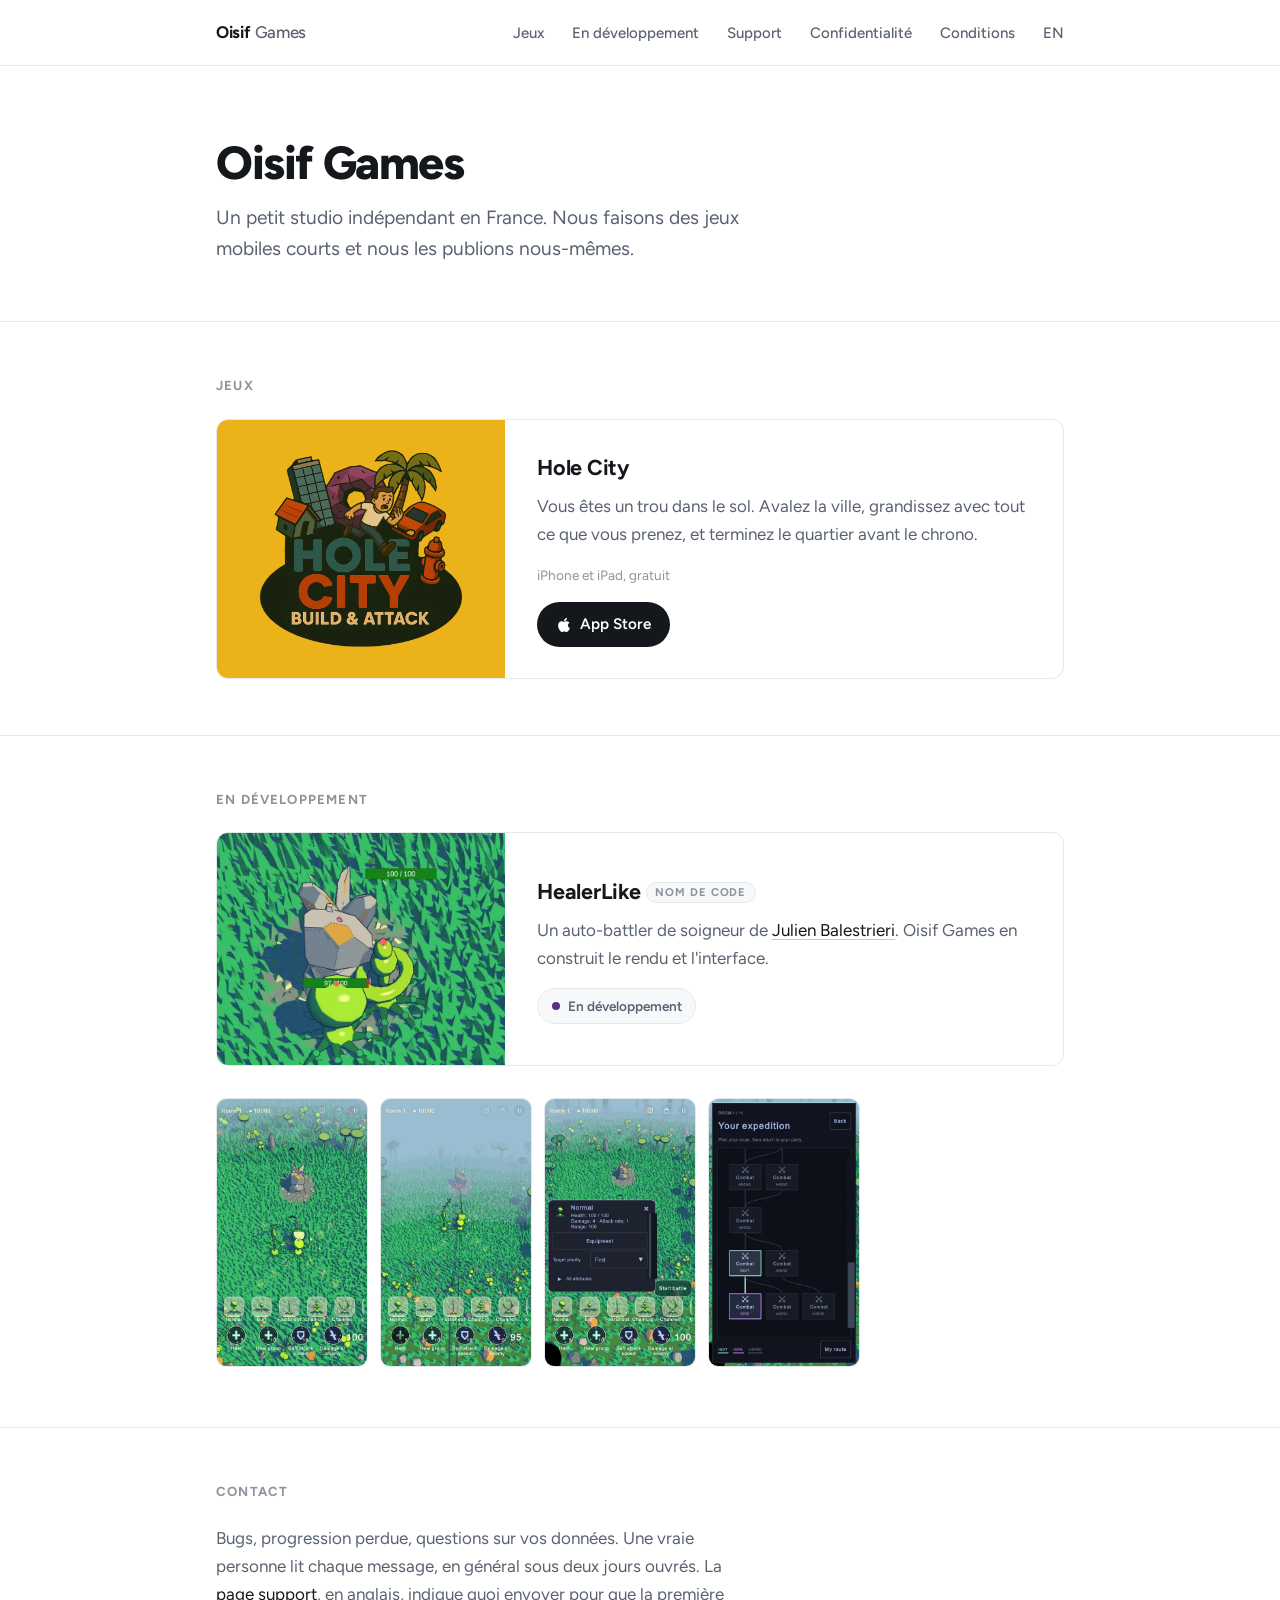
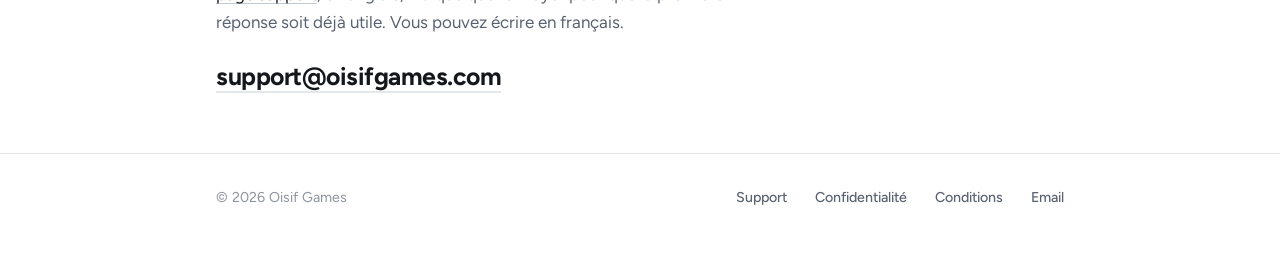
==== fr/index.html @ 1e3764ad "In development: HealerLike, with screenshots Copy cut to one sentence. HealerLike carries a "code na" ====
<!DOCTYPE html>
<html lang="fr">
<head>
<meta charset="utf-8">
<meta name="viewport" content="width=device-width, initial-scale=1">
<title>Oisif Games, studio indépendant de jeux mobiles</title>
<meta name="description" content="Oisif Games est un petit studio indépendant en France qui fait des jeux mobiles. Hole City est disponible sur l'App Store.">
<link rel="canonical" href="https://oisifgames.com/fr/">
<link rel="alternate" hreflang="en" href="https://oisifgames.com/">
<link rel="alternate" hreflang="fr" href="https://oisifgames.com/fr/">
<link rel="alternate" hreflang="x-default" href="https://oisifgames.com/">
<meta property="og:type" content="website">
<meta property="og:site_name" content="Oisif Games">
<meta property="og:title" content="Oisif Games, studio indépendant de jeux mobiles">
<meta property="og:description" content="Oisif Games est un petit studio indépendant en France qui fait des jeux mobiles. Hole City est disponible sur l'App Store.">
<meta property="og:url" content="https://oisifgames.com/fr/">
<meta property="og:image" content="https://oisifgames.com/assets/og.png">
<meta property="og:image:width" content="1200">
<meta property="og:image:height" content="630">
<meta property="og:locale" content="fr_FR">
<meta property="og:locale:alternate" content="en_GB">
<meta name="twitter:card" content="summary_large_image">
<meta name="twitter:title" content="Oisif Games, studio indépendant de jeux mobiles">
<meta name="twitter:description" content="Oisif Games est un petit studio indépendant en France qui fait des jeux mobiles. Hole City est disponible sur l'App Store.">
<meta name="twitter:image" content="https://oisifgames.com/assets/og.png">
<meta name="theme-color" content="#ffffff">
<link rel="icon" href="/assets/favicon.svg" type="image/svg+xml">
<link rel="preload" href="/assets/fonts/figtree-latin.woff2" as="font" type="font/woff2" crossorigin>
<link rel="stylesheet" href="/assets/style.css">
<script type="application/ld+json">
{
  "@context": "https://schema.org",
  "@graph": [
    {
      "@type": "Organization",
      "@id": "https://oisifgames.com/#organization",
      "name": "Oisif Games",
      "url": "https://oisifgames.com/",
      "email": "support@oisifgames.com",
      "description": "Oisif Games est un petit studio indépendant en France qui fait des jeux mobiles.",
      "address": {"@type": "PostalAddress", "addressCountry": "FR"},
      "sameAs": ["https://apps.apple.com/app/id6736468492"]
    },
    {
      "@type": "WebPage",
      "@id": "https://oisifgames.com/fr/",
      "url": "https://oisifgames.com/fr/",
      "name": "Oisif Games, studio indépendant de jeux mobiles",
      "inLanguage": "fr",
      "isPartOf": {"@id": "https://oisifgames.com/#website"},
      "about": {"@id": "https://oisifgames.com/#organization"}
    }
  ]
}
</script>
</head>
<body>

<header class="site">
  <div class="wrap">
    <a class="brand" href="/fr/">Oisif <span>Games</span></a>
    <nav>
      <a href="#jeux">Jeux</a>
      <a href="#en-developpement">En développement</a>
      <a href="/support/">Support</a>
      <a href="/privacy/">Confidentialité</a>
      <a href="/terms/">Conditions</a>
      <a href="/" hreflang="en" lang="en">EN</a>
    </nav>
  </div>
</header>

<main>

  <section class="hero">
    <div class="wrap">
      <h1>Oisif Games</h1>
      <p class="lede">Un petit studio indépendant en France. Nous faisons des jeux
         mobiles courts et nous les publions nous-mêmes.</p>
    </div>
  </section>

  <section id="jeux">
    <div class="wrap">
      <h2 class="eyebrow">Jeux</h2>
      <div class="games">

        <article class="game">
          <div class="game-art" style="--brand:#ecb219">
            <img src="/assets/games/hole-city.webp" alt="Hole City" width="720" height="701">
          </div>
          <div class="game-body">
            <h3>Hole City</h3>
            <p>Vous êtes un trou dans le sol. Avalez la ville, grandissez avec tout ce
               que vous prenez, et terminez le quartier avant le chrono.</p>
            <p class="meta">iPhone et iPad, gratuit</p>
            <a class="btn" href="https://apps.apple.com/fr/app/id6736468492">
              <svg viewBox="0 0 384 512" aria-hidden="true"><path d="M318.7 268.7c-.2-36.7 16.4-64.4 50-84.8-18.8-26.9-47.2-41.7-84.7-44.6-35.5-2.8-74.3 20.7-88.5 20.7-15 0-49.4-19.7-76.4-19.7C63.3 141.2 4 184.8 4 273.5q0 39.3 14.4 81.2c12.8 36.7 59 126.7 107.2 125.2 25.2-.6 43-17.9 75.8-17.9 31.8 0 48.3 17.9 76.4 17.9 48.6-.7 90.4-82.5 102.6-119.3-65.2-30.7-61.7-90-61.7-91.9zm-56.6-164.2c27.3-32.4 24.8-61.9 24-72.5-24.1 1.4-52 16.4-67.9 34.9-17.5 19.8-27.8 44.3-25.6 71.9 26.1 2 49.9-11.4 69.5-34.3z"/></svg>
              App Store
            </a>
          </div>
        </article>

      </div>
    </div>
  </section>

  <section id="en-developpement">
    <div class="wrap">
      <h2 class="eyebrow">En développement</h2>
      <div class="games">

        <article class="game wip">
          <div class="game-art shot">
            <img src="/assets/games/healerlike-panel.webp" alt="HealerLike" width="760" height="608">
          </div>
          <div class="game-body">
            <h3>HealerLike <span class="codename">nom de code</span></h3>
            <p>Un auto-battler de soigneur de <a href="https://github.com/jbalestr42">Julien
               Balestrieri</a>. Oisif Games en construit le rendu et l'interface.</p>
            <span class="status" style="--brand:#5B2E8C">En développement</span>
          </div>
        </article>

        <div class="shots">
          <img src="/assets/games/healerlike-combat.webp" alt="Combat dans la prairie" width="440" height="782" loading="lazy">
          <img src="/assets/games/healerlike-cast.webp" alt="Lancer un sort" width="440" height="782" loading="lazy">
          <img src="/assets/games/healerlike-details.webp" alt="Détails d’une créature" width="440" height="782" loading="lazy">
          <img src="/assets/games/healerlike-map.webp" alt="La carte de l’expédition" width="440" height="782" loading="lazy">
        </div>

      </div>
    </div>
  </section>

  <section>
    <div class="wrap">
      <h2 class="eyebrow">Contact</h2>
      <p style="max-width:34rem;margin:0 0 1.25rem">Bugs, progression perdue, questions
         sur vos données. Une vraie personne lit chaque message, en général sous deux
         jours ouvrés. La <a href="/support/">page support</a>, en anglais, indique quoi
         envoyer pour que la première réponse soit déjà utile. Vous pouvez écrire en
         français.</p>
      <a class="mail" href="mailto:support@oisifgames.com">support@oisifgames.com</a>
    </div>
  </section>

</main>

<footer class="site">
  <div class="wrap">
    <p>&copy; 2026 Oisif Games</p>
    <nav>
      <a href="/support/">Support</a>
      <a href="/privacy/">Confidentialité</a>
      <a href="/terms/">Conditions</a>
      <a href="mailto:support@oisifgames.com">Email</a>
    </nav>
  </div>
</footer>

</body>
</html>
---- assets/style.css ----
/* Oisif Games — self-contained. No external fonts, no CDN, no analytics.
   The shell is deliberately neutral: it belongs to the studio, not to any one
   game, so a new title is a new card and nothing else has to change. Colour
   comes from each game's own art, through the --brand custom property. */

/* ── Font, self-hosted ──────────────────────────────────────────── */

@font-face {
  font-family: 'Figtree';
  font-style: normal;
  font-weight: 400 800;
  font-display: swap;
  src: url('/assets/fonts/figtree-latin.woff2') format('woff2');
  unicode-range: U+0000-00FF, U+0131, U+0152-0153, U+02BB-02BC, U+02C6, U+02DA,
                 U+02DC, U+0304, U+0308, U+0329, U+2000-206F, U+20AC, U+2122,
                 U+2191, U+2193, U+2212, U+2215, U+FEFF, U+FFFD;
}
@font-face {
  font-family: 'Figtree';
  font-style: normal;
  font-weight: 400 800;
  font-display: swap;
  src: url('/assets/fonts/figtree-latin-ext.woff2') format('woff2');
  unicode-range: U+0100-02BA, U+02BD-02C5, U+02C7-02CC, U+02CE-02D7, U+02DD-02FF,
                 U+0304, U+0308, U+0329, U+1D00-1DBF, U+1E00-1E9F, U+1EF2-1EFF,
                 U+2020, U+20A0-20AB, U+20AD-20C0, U+2113, U+2C60-2C7F, U+A720-A7FF;
}

/* ── Tokens ─────────────────────────────────────────────────────── */

:root {
  --bg:     #ffffff;
  --bg-2:   #f7f8f9;
  --ink:    #14171c;
  --ink-2:  #596270;
  --ink-3:  #8d949e;
  --line:   #e5e8eb;

  --font: 'Figtree', -apple-system, BlinkMacSystemFont, 'Segoe UI', Roboto,
          'Helvetica Neue', Arial, sans-serif;

  --radius: 12px;
  --max: 56rem;
  --measure: 38rem;
}

*, *::before, *::after { box-sizing: border-box; }

html { -webkit-text-size-adjust: 100%; }

body {
  margin: 0;
  background: var(--bg);
  color: var(--ink);
  font-family: var(--font);
  font-size: 17px;
  line-height: 1.65;
  -webkit-font-smoothing: antialiased;
}

.wrap {
  max-width: var(--max);
  margin: 0 auto;
  padding: 0 1.5rem;
}

/* Long-form reading measure, used by the legal pages. */
.wrap.doc { max-width: calc(var(--measure) + 3rem); }

/* ── Header ─────────────────────────────────────────────────────── */

header.site {
  border-bottom: 1px solid var(--line);
  padding: 1.15rem 0;
}

header.site .wrap {
  display: flex;
  align-items: center;
  justify-content: space-between;
  gap: 1rem;
  flex-wrap: wrap;
}

.brand {
  font-size: 1.05rem;
  font-weight: 700;
  letter-spacing: -0.015em;
  color: var(--ink);
  text-decoration: none;
}

.brand span { font-weight: 500; color: var(--ink-2); }

nav a {
  color: var(--ink-2);
  text-decoration: none;
  margin-left: 1.5rem;
  font-size: 0.94rem;
  font-weight: 500;
}

nav a:hover, nav a:focus { color: var(--ink); }

/* ── Type ───────────────────────────────────────────────────────── */

h1 {
  font-size: clamp(2rem, 5vw, 2.9rem);
  font-weight: 800;
  line-height: 1.12;
  letter-spacing: -0.03em;
  margin: 0 0 0.75rem;
}

h2 {
  font-size: 1.45rem;
  font-weight: 700;
  letter-spacing: -0.02em;
  line-height: 1.25;
  color: var(--ink);
  margin: 2.5rem 0 0.6rem;
}

/* The landing page wants section labels rather than headings. */
h2.eyebrow {
  font-size: 0.82rem;
  font-weight: 700;
  letter-spacing: 0.09em;
  text-transform: uppercase;
  color: var(--ink-3);
  margin: 0 0 1.5rem;
}

h3 {
  font-size: 1.08rem;
  font-weight: 700;
  letter-spacing: -0.01em;
  margin: 1.6rem 0 0.35rem;
  color: var(--ink);
}

p, li { color: var(--ink-2); }

.lede {
  font-size: clamp(1.05rem, 2vw, 1.2rem);
  color: var(--ink-2);
  margin: 0;
  max-width: 34rem;
}

.updated { color: var(--ink-3); font-size: 0.87rem; margin: 0 0 2.5rem; }

a {
  color: var(--ink);
  text-decoration: underline;
  text-decoration-color: #c3cad1;
  text-underline-offset: 0.16em;
}

a:hover { text-decoration-color: currentColor; }

ul { padding-left: 1.15rem; }
li { margin: 0.35rem 0; }

/* ── Sections ───────────────────────────────────────────────────── */

section { padding: 3.5rem 0; border-top: 1px solid var(--line); }

.hero { padding: 4.5rem 0 3.5rem; border-top: 0; }

/* ── Games ──────────────────────────────────────────────────────── */

/* One card per title. A second game is one more <article>; nothing in the
   shell knows which games exist. */

.games { display: grid; gap: 1.25rem; }

.game {
  display: grid;
  grid-template-columns: 18rem minmax(0, 1fr);
  align-items: stretch;
  border: 1px solid var(--line);
  border-radius: var(--radius);
  overflow: hidden;
  background: var(--bg);
}

.game-art {
  background: var(--brand, var(--bg-2));
  display: flex;
  align-items: center;
  justify-content: center;
  padding: 1.1rem;
  min-height: 14.5rem;
}

.game-art img {
  display: block;
  width: 100%;
  height: auto;
  max-height: 12.3rem;
  object-fit: contain;
}

.game-body { padding: 1.9rem 2rem; align-self: center; }

.game-body h3 { margin: 0 0 0.4rem; font-size: 1.35rem; }

.game-body p { margin: 0 0 1rem; }

.meta {
  font-size: 0.85rem;
  color: var(--ink-3);
  margin: 0 0 1.25rem;
}

/* An unreleased title has no store link and often no logo yet, so the art panel
   carries its name in type and the button is replaced by a status line. */

.game.wip .game-art { color: #fff; }

.game-art .wordmark {
  font-size: 1.75rem;
  font-weight: 800;
  letter-spacing: -0.03em;
  line-height: 1.1;
  text-align: center;
  color: inherit;
}

/* A screenshot fills its panel edge to edge; a logo gets padding. */
.game-art.shot { padding: 0; }
.game-art.shot img { width: 100%; height: 100%; max-height: none; object-fit: cover; }

/* Screenshots under the card. Scrolls horizontally rather than shrinking. */
.shots {
  display: flex;
  gap: 0.75rem;
  margin-top: 0.75rem;
  overflow-x: auto;
  -webkit-overflow-scrolling: touch;
  scrollbar-width: none;
  padding-bottom: 0.25rem;
}

.shots::-webkit-scrollbar { display: none; }

.shots img {
  flex: none;
  width: 9.5rem;
  height: auto;
  display: block;
  border: 1px solid var(--line);
  border-radius: 10px;
}

@media (max-width: 34rem) {
  .shots img { width: 8rem; }
}

/* A code name is not the title; say so next to it rather than in a sentence. */
.codename {
  font-size: 0.7rem;
  font-weight: 700;
  text-transform: uppercase;
  letter-spacing: 0.08em;
  color: var(--ink-3);
  background: var(--bg-2);
  border: 1px solid var(--line);
  border-radius: 999px;
  padding: 0.15rem 0.55rem;
  vertical-align: 0.22em;
  white-space: nowrap;
}

.status {
  display: inline-flex;
  align-items: center;
  gap: 0.5rem;
  font-size: 0.85rem;
  font-weight: 600;
  color: var(--ink-2);
  background: var(--bg-2);
  border: 1px solid var(--line);
  border-radius: 999px;
  padding: 0.35rem 0.85rem;
}

.status::before {
  content: '';
  width: 0.5rem;
  height: 0.5rem;
  border-radius: 50%;
  background: var(--brand, var(--ink-3));
  flex: none;
}

/* ── Buttons ────────────────────────────────────────────────────── */

.btn {
  display: inline-flex;
  align-items: center;
  gap: 0.5rem;
  background: var(--ink);
  color: var(--bg);
  font-weight: 600;
  font-size: 0.95rem;
  text-decoration: none;
  padding: 0.62rem 1.2rem;
  border-radius: 999px;
}

.btn:hover, .btn:focus { background: #2c323b; color: var(--bg); text-decoration: none; }

.btn svg { width: 1.05em; height: 1.05em; fill: currentColor; }

/* ── Contact ────────────────────────────────────────────────────── */

.mail {
  font-size: clamp(1.15rem, 3vw, 1.55rem);
  font-weight: 700;
  letter-spacing: -0.02em;
  color: var(--ink);
  text-decoration: none;
  border-bottom: 2px solid var(--line);
}

.mail:hover { border-bottom-color: var(--ink); text-decoration: none; }

/* ── Callout and tables, used by the legal pages ────────────────── */

.note {
  background: var(--bg-2);
  border: 1px solid var(--line);
  border-radius: var(--radius);
  padding: 1rem 1.25rem;
  margin: 1.75rem 0;
  font-size: 0.96rem;
}

.note p:first-child { margin-top: 0; }
.note p:last-child { margin-bottom: 0; }

.table-scroll {
  overflow-x: auto;
  -webkit-overflow-scrolling: touch;
  margin: 1.25rem 0 1.75rem;
}

.table-scroll table { margin: 0; min-width: 30rem; }

table {
  width: 100%;
  border-collapse: collapse;
  margin: 1.25rem 0 1.75rem;
  font-size: 0.92rem;
  border: 1px solid var(--line);
  border-radius: 10px;
  overflow: hidden;
}

th, td {
  text-align: left;
  padding: 0.7rem 0.85rem;
  border-bottom: 1px solid var(--line);
  vertical-align: top;
  color: var(--ink-2);
}

tr:last-child td { border-bottom: 0; }

th {
  color: var(--ink);
  font-weight: 700;
  font-size: 0.78rem;
  text-transform: uppercase;
  letter-spacing: 0.06em;
  background: var(--bg-2);
}

/* ── Footer ─────────────────────────────────────────────────────── */

footer.site {
  border-top: 1px solid var(--line);
  padding: 2rem 0 3rem;
  color: var(--ink-3);
  font-size: 0.89rem;
}

footer.site .wrap {
  display: flex;
  flex-wrap: wrap;
  gap: 0.6rem 1.5rem;
  align-items: baseline;
  justify-content: space-between;
}

footer.site p { margin: 0; color: var(--ink-3); }
footer.site a { color: var(--ink-2); text-decoration: none; }
footer.site a:hover { color: var(--ink); text-decoration: underline; }
footer.site nav a { margin: 0 0 0 1.5rem; font-size: 0.89rem; }
footer.site nav a:first-child { margin-left: 0; }

/* ── Small screens ──────────────────────────────────────────────── */

@media (max-width: 48rem) {
  .game { grid-template-columns: 1fr; }
  .game-art { min-height: 0; aspect-ratio: 16 / 9; padding: 1.5rem; }
  .game-body { padding: 1.5rem; }
}

@media (max-width: 34rem) {
  body { font-size: 16px; }
  .wrap { padding: 0 1.15rem; }
  header.site .wrap { display: block; }
  header.site nav { margin-top: 0.6rem; }
  nav a { margin: 0 1.35rem 0 0; }
  footer.site nav a { margin: 0 1.35rem 0 0; }
  .hero { padding: 2.75rem 0 2.25rem; }
  section { padding: 2.5rem 0; }
}

/* The header already draws a rule under itself. */
main > section:first-child { border-top: 0; }
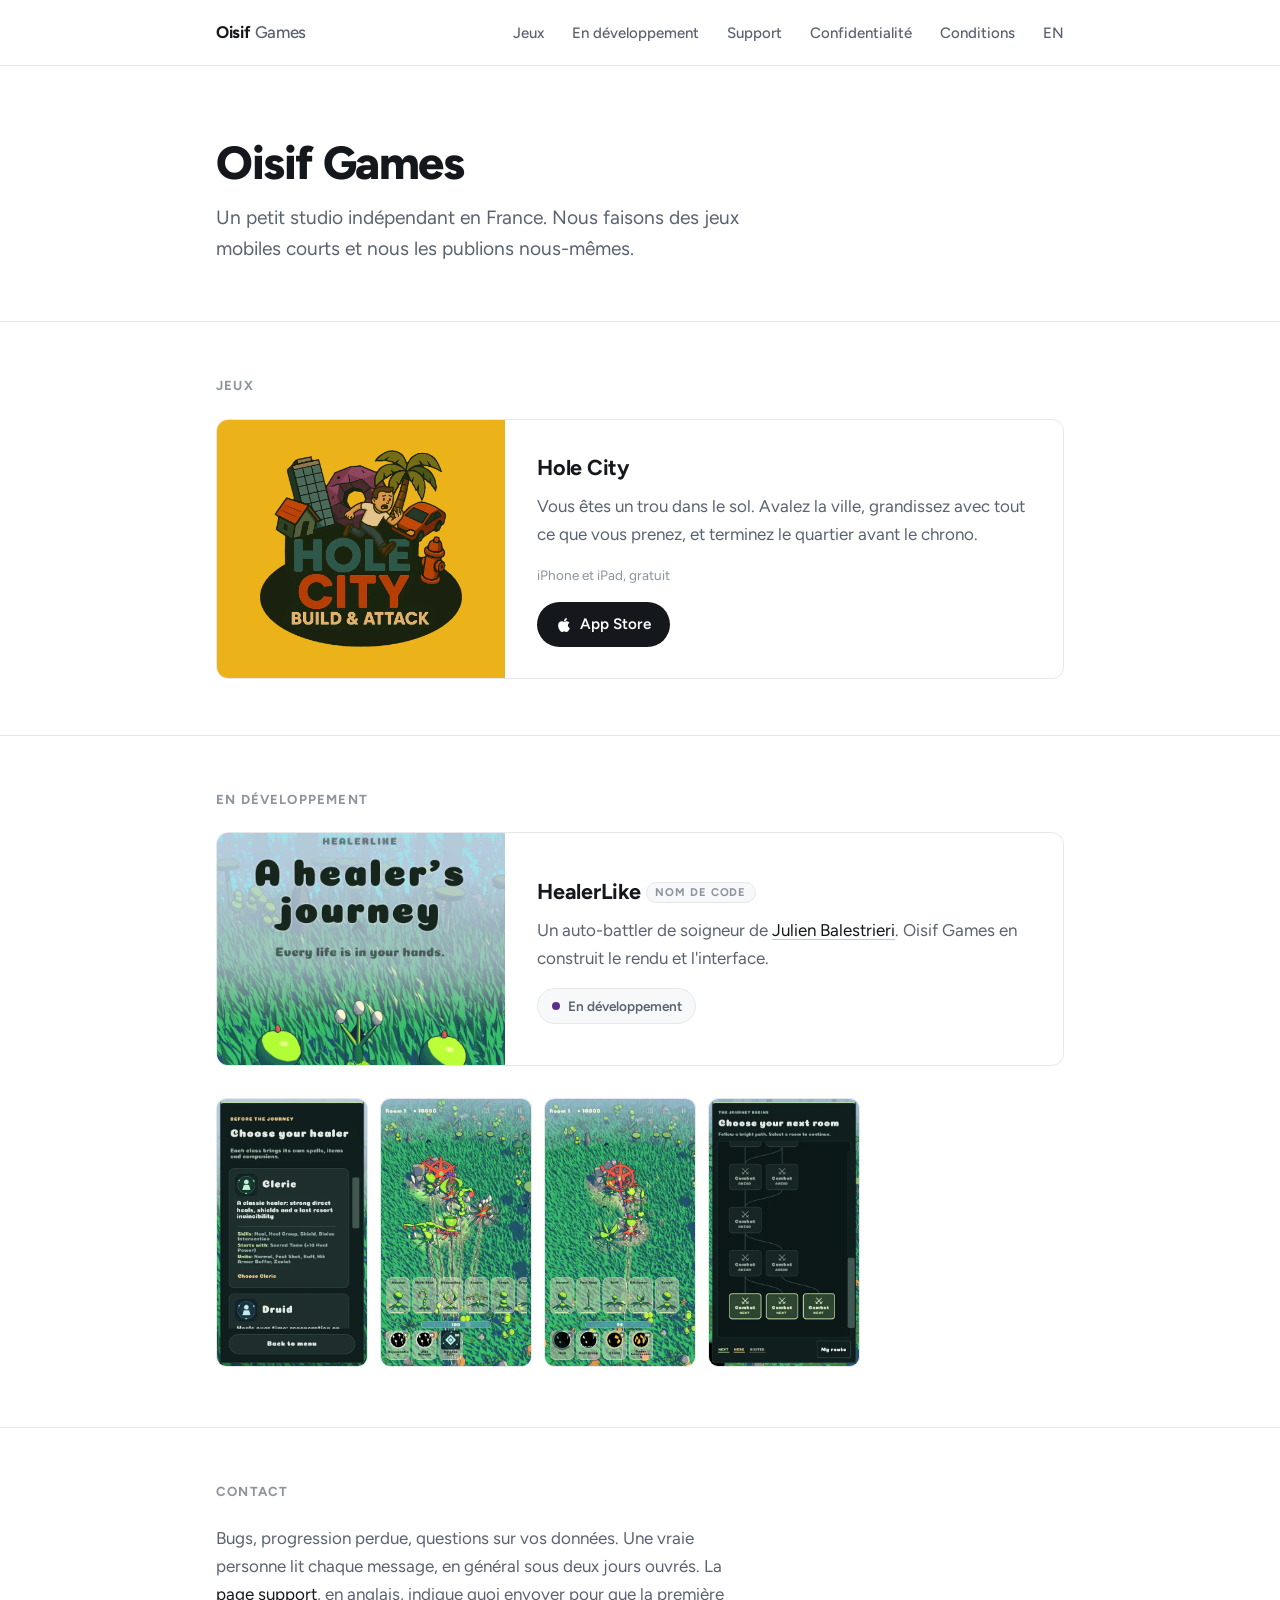
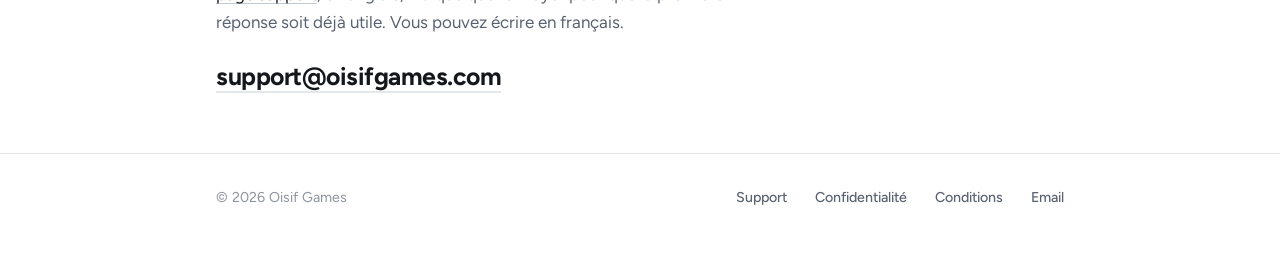
==== commit ff83a37b: "Swap HealerLike to captures taken today The 2026-09-27 frames predated the meadow start screen and t" ====
--- a/fr/index.html
+++ b/fr/index.html
@@ -123,9 +123,9 @@
         </article>
 
         <div class="shots">
-          <img src="/assets/games/healerlike-combat.webp" alt="Combat dans la prairie" width="440" height="782" loading="lazy">
-          <img src="/assets/games/healerlike-cast.webp" alt="Lancer un sort" width="440" height="782" loading="lazy">
-          <img src="/assets/games/healerlike-details.webp" alt="Détails d’une créature" width="440" height="782" loading="lazy">
+          <img src="/assets/games/healerlike-classes.webp" alt="Choix de la classe de soigneur" width="440" height="782" loading="lazy">
+          <img src="/assets/games/healerlike-combat.webp" alt="Combat avec la barre de sorts du Druide" width="440" height="782" loading="lazy">
+          <img src="/assets/games/healerlike-cast.webp" alt="Le Clerc lance un soin" width="440" height="782" loading="lazy">
           <img src="/assets/games/healerlike-map.webp" alt="La carte de l’expédition" width="440" height="782" loading="lazy">
         </div>
 
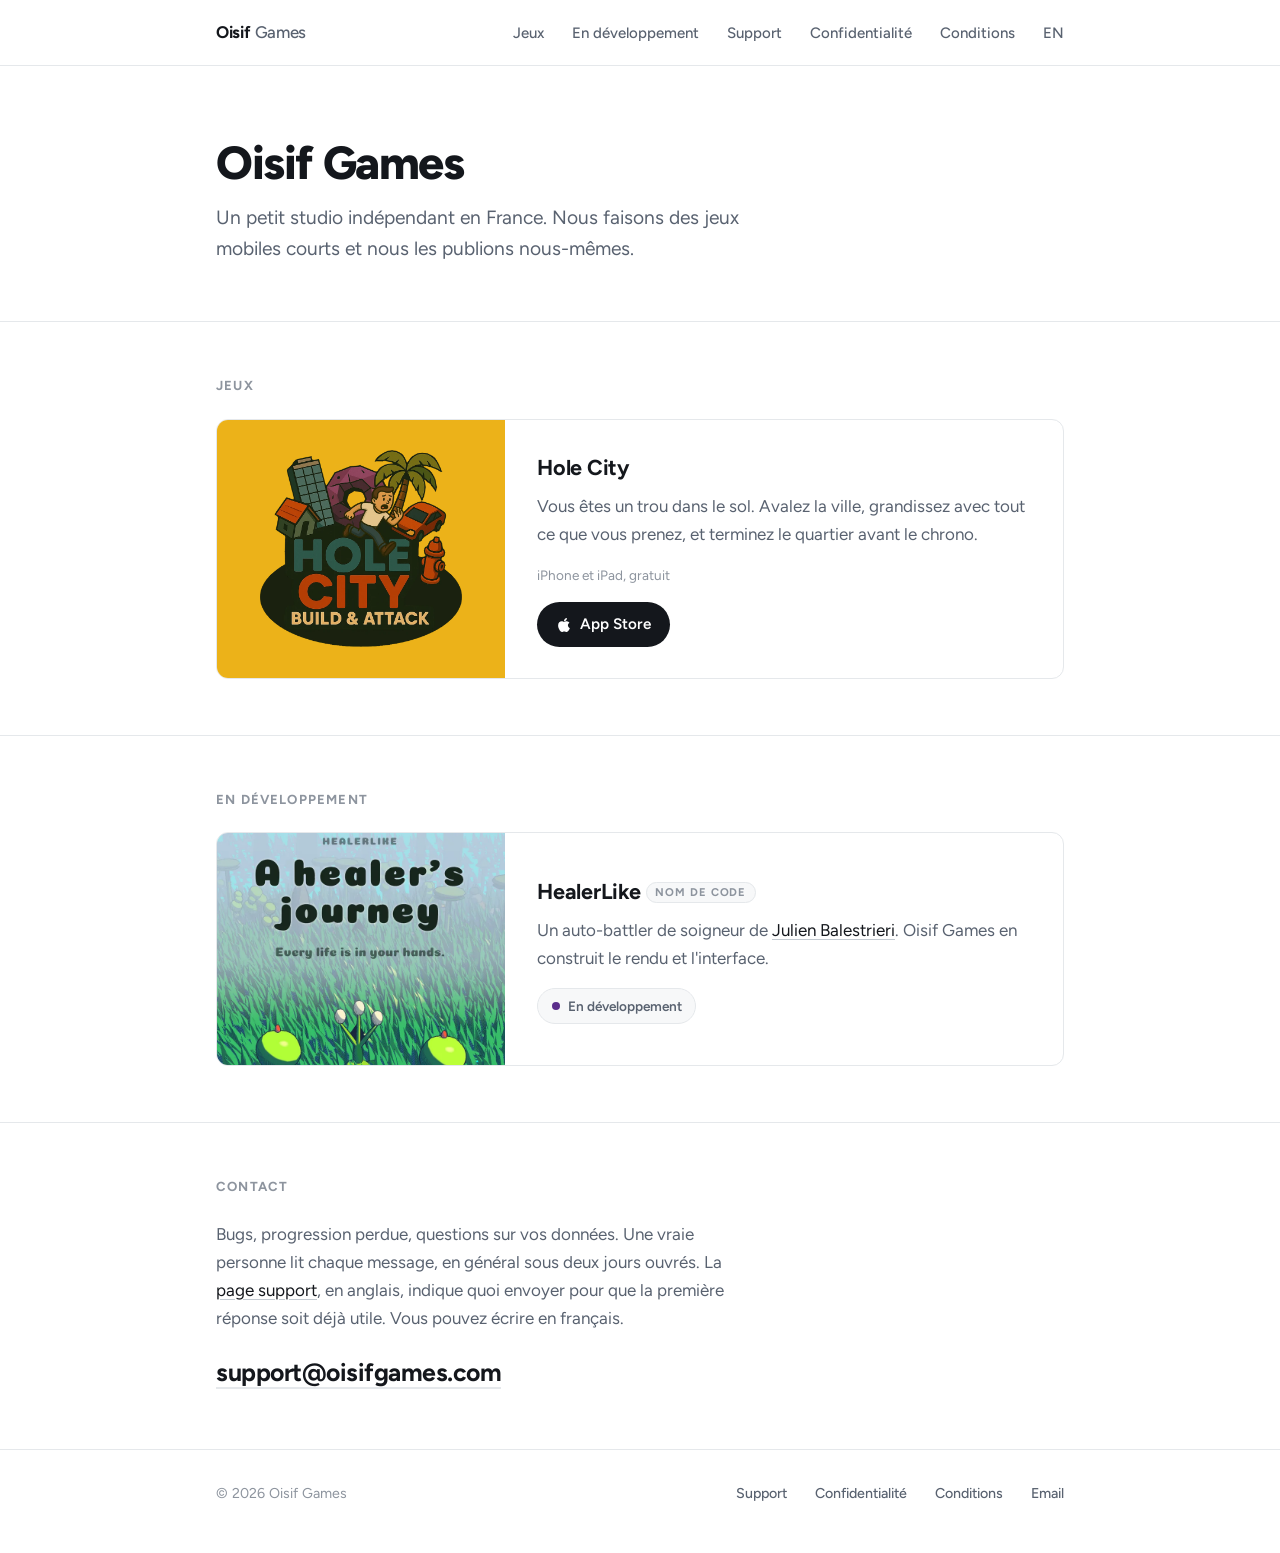
==== commit 905250d0: "Drop the screenshot strip under the game cards Each card keeps its own art panel; the four extra por" ====
--- a/fr/index.html
+++ b/fr/index.html
@@ -122,12 +122,6 @@
           </div>
         </article>
 
-        <div class="shots">
-          <img src="/assets/games/healerlike-classes.webp" alt="Choix de la classe de soigneur" width="440" height="782" loading="lazy">
-          <img src="/assets/games/healerlike-combat.webp" alt="Combat avec la barre de sorts du Druide" width="440" height="782" loading="lazy">
-          <img src="/assets/games/healerlike-cast.webp" alt="Le Clerc lance un soin" width="440" height="782" loading="lazy">
-          <img src="/assets/games/healerlike-map.webp" alt="La carte de l’expédition" width="440" height="782" loading="lazy">
-        </div>
 
       </div>
     </div>
--- a/assets/style.css
+++ b/assets/style.css
@@ -231,32 +231,6 @@
 /* A screenshot fills its panel edge to edge; a logo gets padding. */
 .game-art.shot { padding: 0; }
 .game-art.shot img { width: 100%; height: 100%; max-height: none; object-fit: cover; }
-
-/* Screenshots under the card. Scrolls horizontally rather than shrinking. */
-.shots {
-  display: flex;
-  gap: 0.75rem;
-  margin-top: 0.75rem;
-  overflow-x: auto;
-  -webkit-overflow-scrolling: touch;
-  scrollbar-width: none;
-  padding-bottom: 0.25rem;
-}
-
-.shots::-webkit-scrollbar { display: none; }
-
-.shots img {
-  flex: none;
-  width: 9.5rem;
-  height: auto;
-  display: block;
-  border: 1px solid var(--line);
-  border-radius: 10px;
-}
-
-@media (max-width: 34rem) {
-  .shots img { width: 8rem; }
-}
 
 /* A code name is not the title; say so next to it rather than in a sentence. */
 .codename {
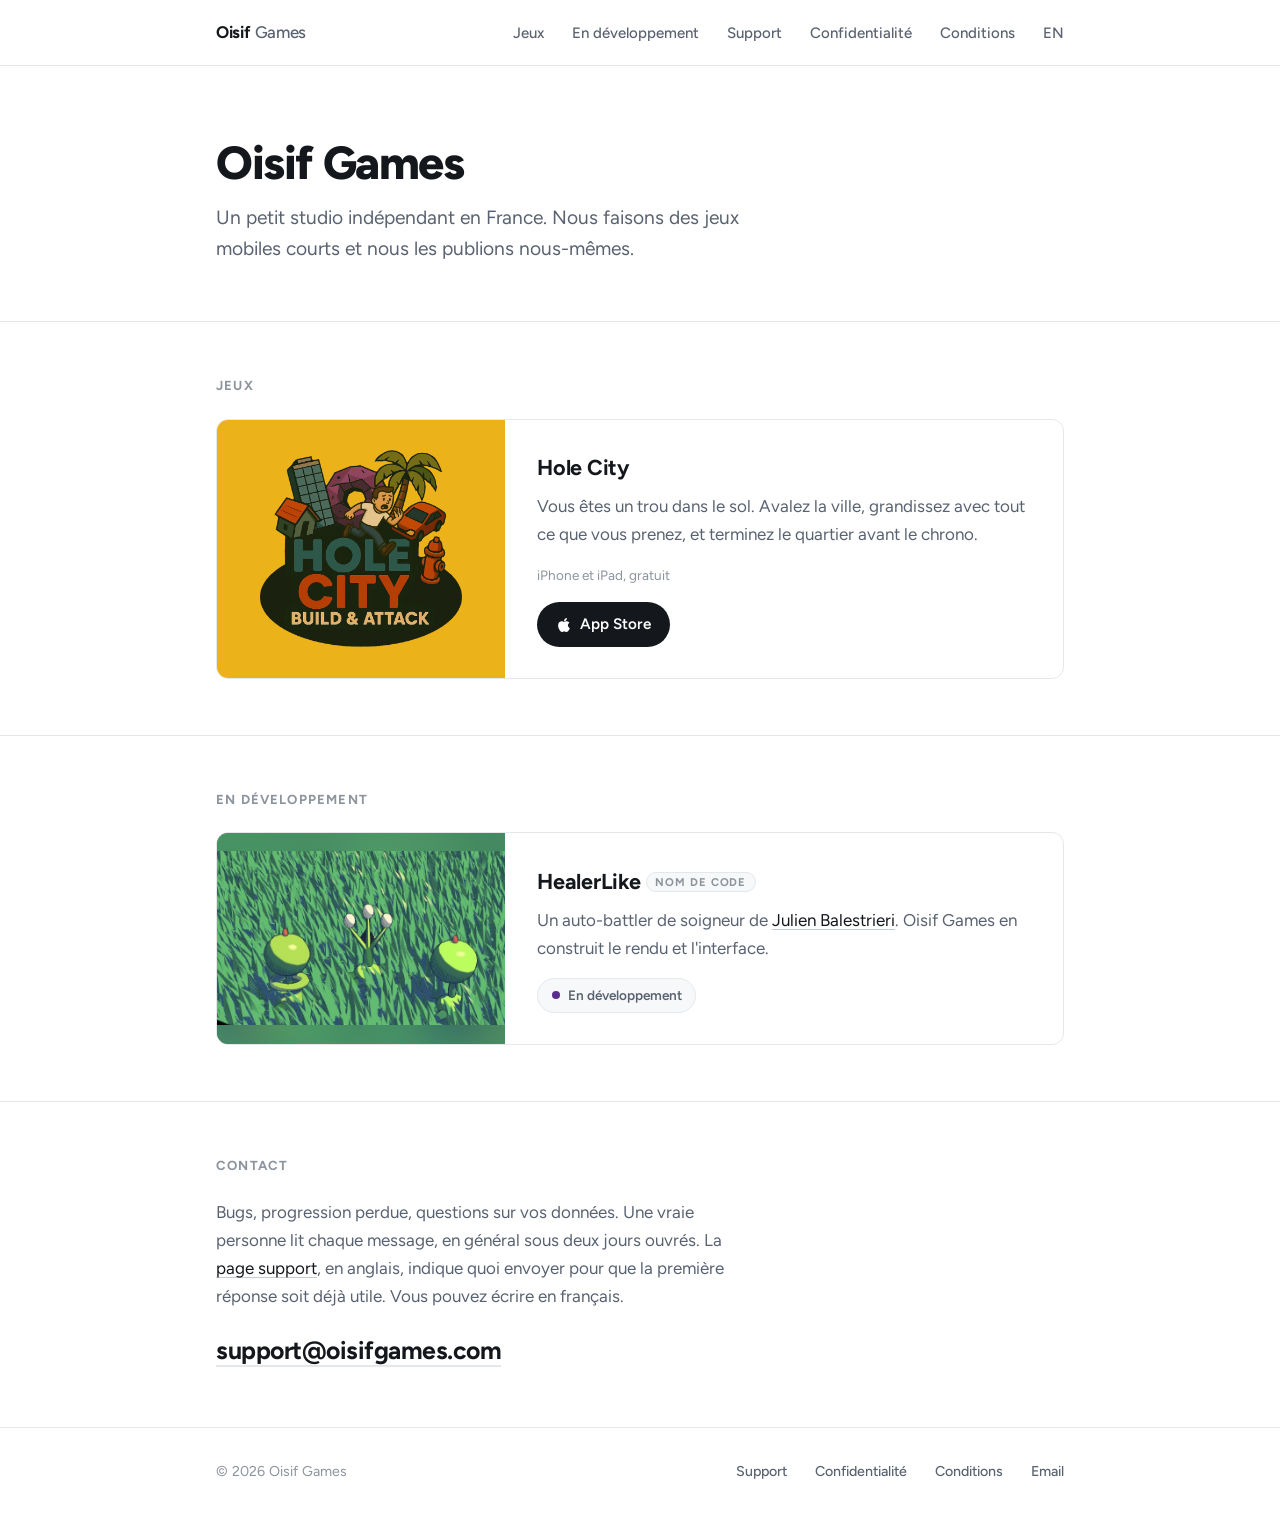
==== commit 5413bf9d: "Use today's meadow screenshot for HealerLike, creatures uncut Fc's screenshot from the Mac desktop, " ====
--- a/fr/index.html
+++ b/fr/index.html
@@ -111,8 +111,8 @@
       <div class="games">
 
         <article class="game wip">
-          <div class="game-art shot">
-            <img src="/assets/games/healerlike-panel.webp" alt="HealerLike" width="760" height="608">
+          <div class="game-art shot" style="--shot:url('/assets/games/healerlike-panel.webp');--brand:#4e8b6c">
+            <img src="/assets/games/healerlike-panel.webp" alt="HealerLike" width="656" height="396">
           </div>
           <div class="game-body">
             <h3>HealerLike <span class="codename">nom de code</span></h3>
--- a/assets/style.css
+++ b/assets/style.css
@@ -191,7 +191,7 @@
   align-items: center;
   justify-content: center;
   padding: 1.1rem;
-  min-height: 14.5rem;
+  min-height: 11rem;
 }
 
 .game-art img {
@@ -229,8 +229,36 @@
 }
 
 /* A screenshot fills its panel edge to edge; a logo gets padding. */
-.game-art.shot { padding: 0; }
-.game-art.shot img { width: 100%; height: 100%; max-height: none; object-fit: cover; }
+/* A screenshot is shown whole: the panel stretches to the card's height, so
+   `cover` would crop it by however much the text column happens to be taller,
+   and in this one the subject runs edge to edge. `contain` costs two bands,
+   which are filled with a blurred copy of the shot itself. The URL arrives as
+   --shot on the element, so the stylesheet stays ignorant of which game it is. */
+
+.game-art.shot {
+  padding: 0;
+  position: relative;
+  overflow: hidden;
+  background: var(--brand, var(--bg-2));
+}
+
+.game-art.shot::before {
+  content: '';
+  position: absolute;
+  inset: -8%;
+  background: var(--shot) center / cover no-repeat;
+  filter: blur(22px) saturate(1.1);
+  transform: scale(1.05);
+}
+
+.game-art.shot img {
+  position: relative;
+  z-index: 1;
+  width: 100%;
+  height: 100%;
+  max-height: none;
+  object-fit: contain;
+}
 
 /* A code name is not the title; say so next to it rather than in a sentence. */
 .codename {
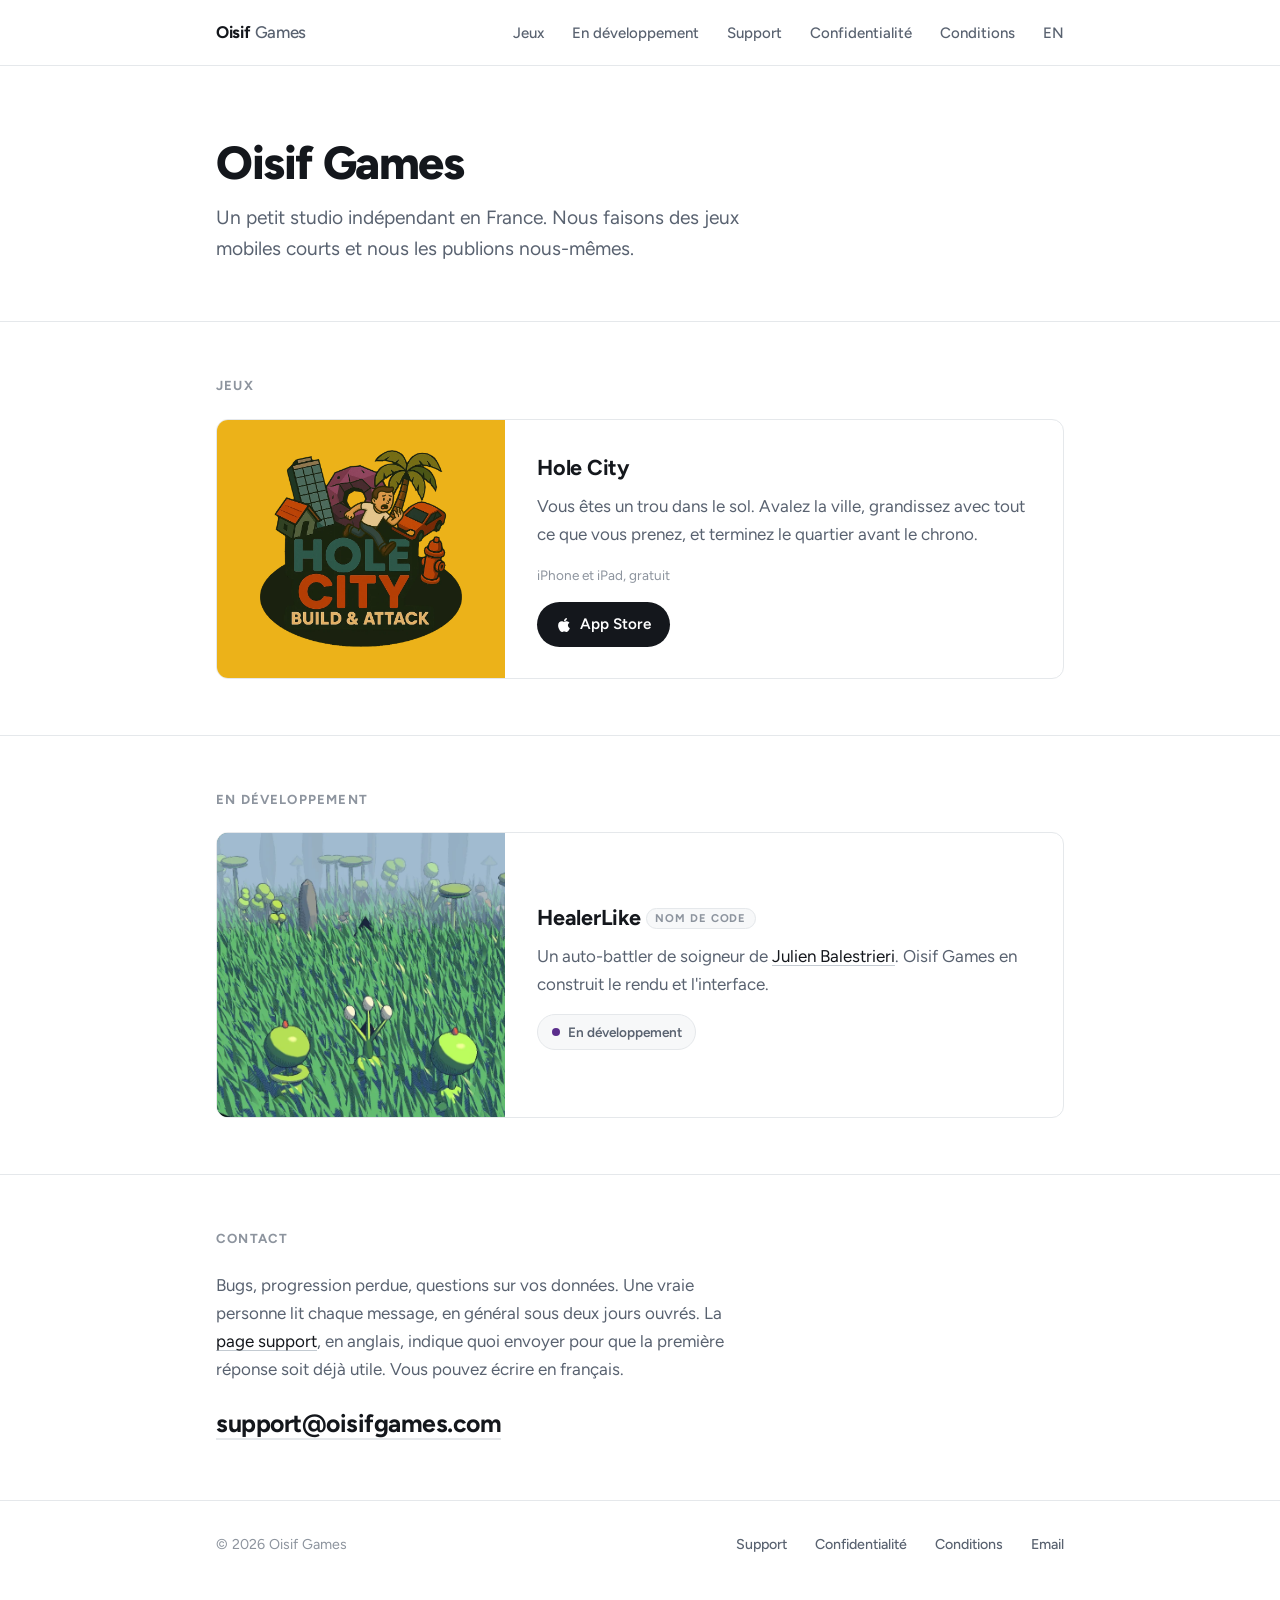
==== commit d654a626: "Show the HealerLike screenshot whole, no crop The panel now takes the screenshot's own aspect ratio " ====
--- a/fr/index.html
+++ b/fr/index.html
@@ -112,7 +112,7 @@
 
         <article class="game wip">
           <div class="game-art shot" style="--shot:url('/assets/games/healerlike-panel.webp');--brand:#4e8b6c">
-            <img src="/assets/games/healerlike-panel.webp" alt="HealerLike" width="656" height="396">
+            <img src="/assets/games/healerlike-panel.webp" alt="HealerLike" width="656" height="646">
           </div>
           <div class="game-body">
             <h3>HealerLike <span class="codename">nom de code</span></h3>
--- a/assets/style.css
+++ b/assets/style.css
@@ -191,7 +191,7 @@
   align-items: center;
   justify-content: center;
   padding: 1.1rem;
-  min-height: 11rem;
+  min-height: 12rem;
 }
 
 .game-art img {
@@ -237,6 +237,8 @@
 
 .game-art.shot {
   padding: 0;
+  aspect-ratio: 656 / 646;
+  min-height: 0;
   position: relative;
   overflow: hidden;
   background: var(--brand, var(--bg-2));
@@ -408,6 +410,7 @@
 @media (max-width: 48rem) {
   .game { grid-template-columns: 1fr; }
   .game-art { min-height: 0; aspect-ratio: 16 / 9; padding: 1.5rem; }
+  .game-art.shot { aspect-ratio: 656 / 646; padding: 0; }
   .game-body { padding: 1.5rem; }
 }
 
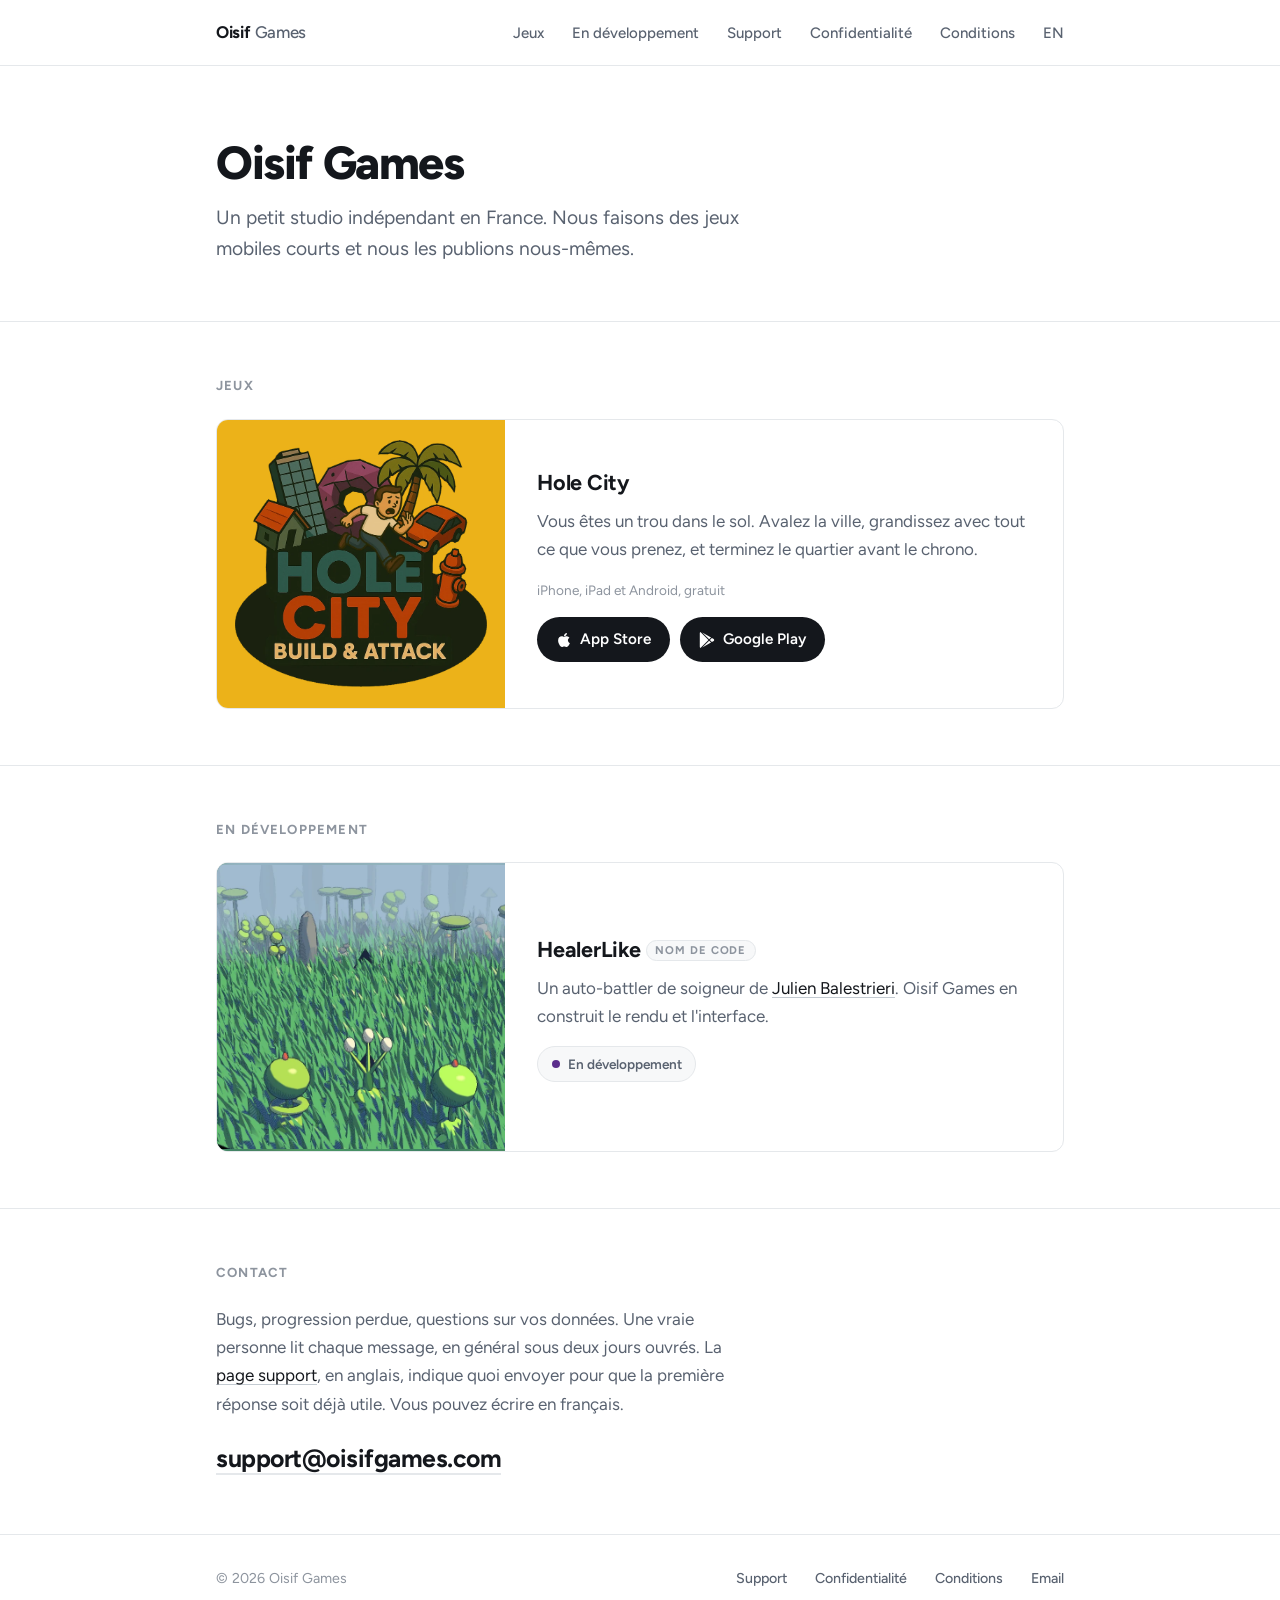
==== commit b93598d4: "Hole City: Google Play button beside the App Store one, Play URL in the structured data Android 1.0." ====
--- a/fr/index.html
+++ b/fr/index.html
@@ -39,7 +39,7 @@
       "email": "support@oisifgames.com",
       "description": "Oisif Games est un petit studio indépendant en France qui fait des jeux mobiles.",
       "address": {"@type": "PostalAddress", "addressCountry": "FR"},
-      "sameAs": ["https://apps.apple.com/app/id6736468492"]
+      "sameAs": ["https://apps.apple.com/app/id6736468492", "https://play.google.com/store/apps/details?id=com.OisifGames.Hole"]
     },
     {
       "@type": "WebPage",
@@ -93,11 +93,17 @@
             <h3>Hole City</h3>
             <p>Vous êtes un trou dans le sol. Avalez la ville, grandissez avec tout ce
                que vous prenez, et terminez le quartier avant le chrono.</p>
-            <p class="meta">iPhone et iPad, gratuit</p>
-            <a class="btn" href="https://apps.apple.com/fr/app/id6736468492">
-              <svg viewBox="0 0 384 512" aria-hidden="true"><path d="M318.7 268.7c-.2-36.7 16.4-64.4 50-84.8-18.8-26.9-47.2-41.7-84.7-44.6-35.5-2.8-74.3 20.7-88.5 20.7-15 0-49.4-19.7-76.4-19.7C63.3 141.2 4 184.8 4 273.5q0 39.3 14.4 81.2c12.8 36.7 59 126.7 107.2 125.2 25.2-.6 43-17.9 75.8-17.9 31.8 0 48.3 17.9 76.4 17.9 48.6-.7 90.4-82.5 102.6-119.3-65.2-30.7-61.7-90-61.7-91.9zm-56.6-164.2c27.3-32.4 24.8-61.9 24-72.5-24.1 1.4-52 16.4-67.9 34.9-17.5 19.8-27.8 44.3-25.6 71.9 26.1 2 49.9-11.4 69.5-34.3z"/></svg>
-              App Store
-            </a>
+            <p class="meta">iPhone, iPad et Android, gratuit</p>
+            <div class="stores">
+              <a class="btn" href="https://apps.apple.com/fr/app/id6736468492">
+                <svg viewBox="0 0 384 512" aria-hidden="true"><path d="M318.7 268.7c-.2-36.7 16.4-64.4 50-84.8-18.8-26.9-47.2-41.7-84.7-44.6-35.5-2.8-74.3 20.7-88.5 20.7-15 0-49.4-19.7-76.4-19.7C63.3 141.2 4 184.8 4 273.5q0 39.3 14.4 81.2c12.8 36.7 59 126.7 107.2 125.2 25.2-.6 43-17.9 75.8-17.9 31.8 0 48.3 17.9 76.4 17.9 48.6-.7 90.4-82.5 102.6-119.3-65.2-30.7-61.7-90-61.7-91.9zm-56.6-164.2c27.3-32.4 24.8-61.9 24-72.5-24.1 1.4-52 16.4-67.9 34.9-17.5 19.8-27.8 44.3-25.6 71.9 26.1 2 49.9-11.4 69.5-34.3z"/></svg>
+                App Store
+              </a>
+              <a class="btn" href="https://play.google.com/store/apps/details?id=com.OisifGames.Hole&amp;hl=fr">
+                <svg viewBox="0 0 512 512" aria-hidden="true"><path d="M325.3 234.3L104.6 13l280.8 161.2-60.1 60.1zM47 0C34 6.8 25.3 19.2 25.3 35.3v441.3c0 16.1 8.7 28.5 21.7 35.3l256.6-256L47 0zm425.2 225.6l-58.9-34.1-65.7 64.5 65.7 64.5 60.1-34.1c18-14.3 18-46.5-1.2-60.8zM104.6 499l280.8-161.2-60.1-60.1L104.6 499z"/></svg>
+                Google Play
+              </a>
+            </div>
           </div>
         </article>
 
--- a/assets/style.css
+++ b/assets/style.css
@@ -191,14 +191,14 @@
   align-items: center;
   justify-content: center;
   padding: 1.1rem;
-  min-height: 12rem;
+  aspect-ratio: 1 / 1;
 }
 
 .game-art img {
   display: block;
   width: 100%;
   height: auto;
-  max-height: 12.3rem;
+  max-height: 100%;
   object-fit: contain;
 }
 
@@ -237,8 +237,6 @@
 
 .game-art.shot {
   padding: 0;
-  aspect-ratio: 656 / 646;
-  min-height: 0;
   position: relative;
   overflow: hidden;
   background: var(--brand, var(--bg-2));
@@ -318,6 +316,8 @@
 
 .btn svg { width: 1.05em; height: 1.05em; fill: currentColor; }
 
+.stores { display: flex; flex-wrap: wrap; gap: 0.6rem; }
+
 /* ── Contact ────────────────────────────────────────────────────── */
 
 .mail {
@@ -409,8 +409,8 @@
 
 @media (max-width: 48rem) {
   .game { grid-template-columns: 1fr; }
-  .game-art { min-height: 0; aspect-ratio: 16 / 9; padding: 1.5rem; }
-  .game-art.shot { aspect-ratio: 656 / 646; padding: 0; }
+  .game-art { padding: 1.5rem; }
+  .game-art.shot { padding: 0; }
   .game-body { padding: 1.5rem; }
 }
 
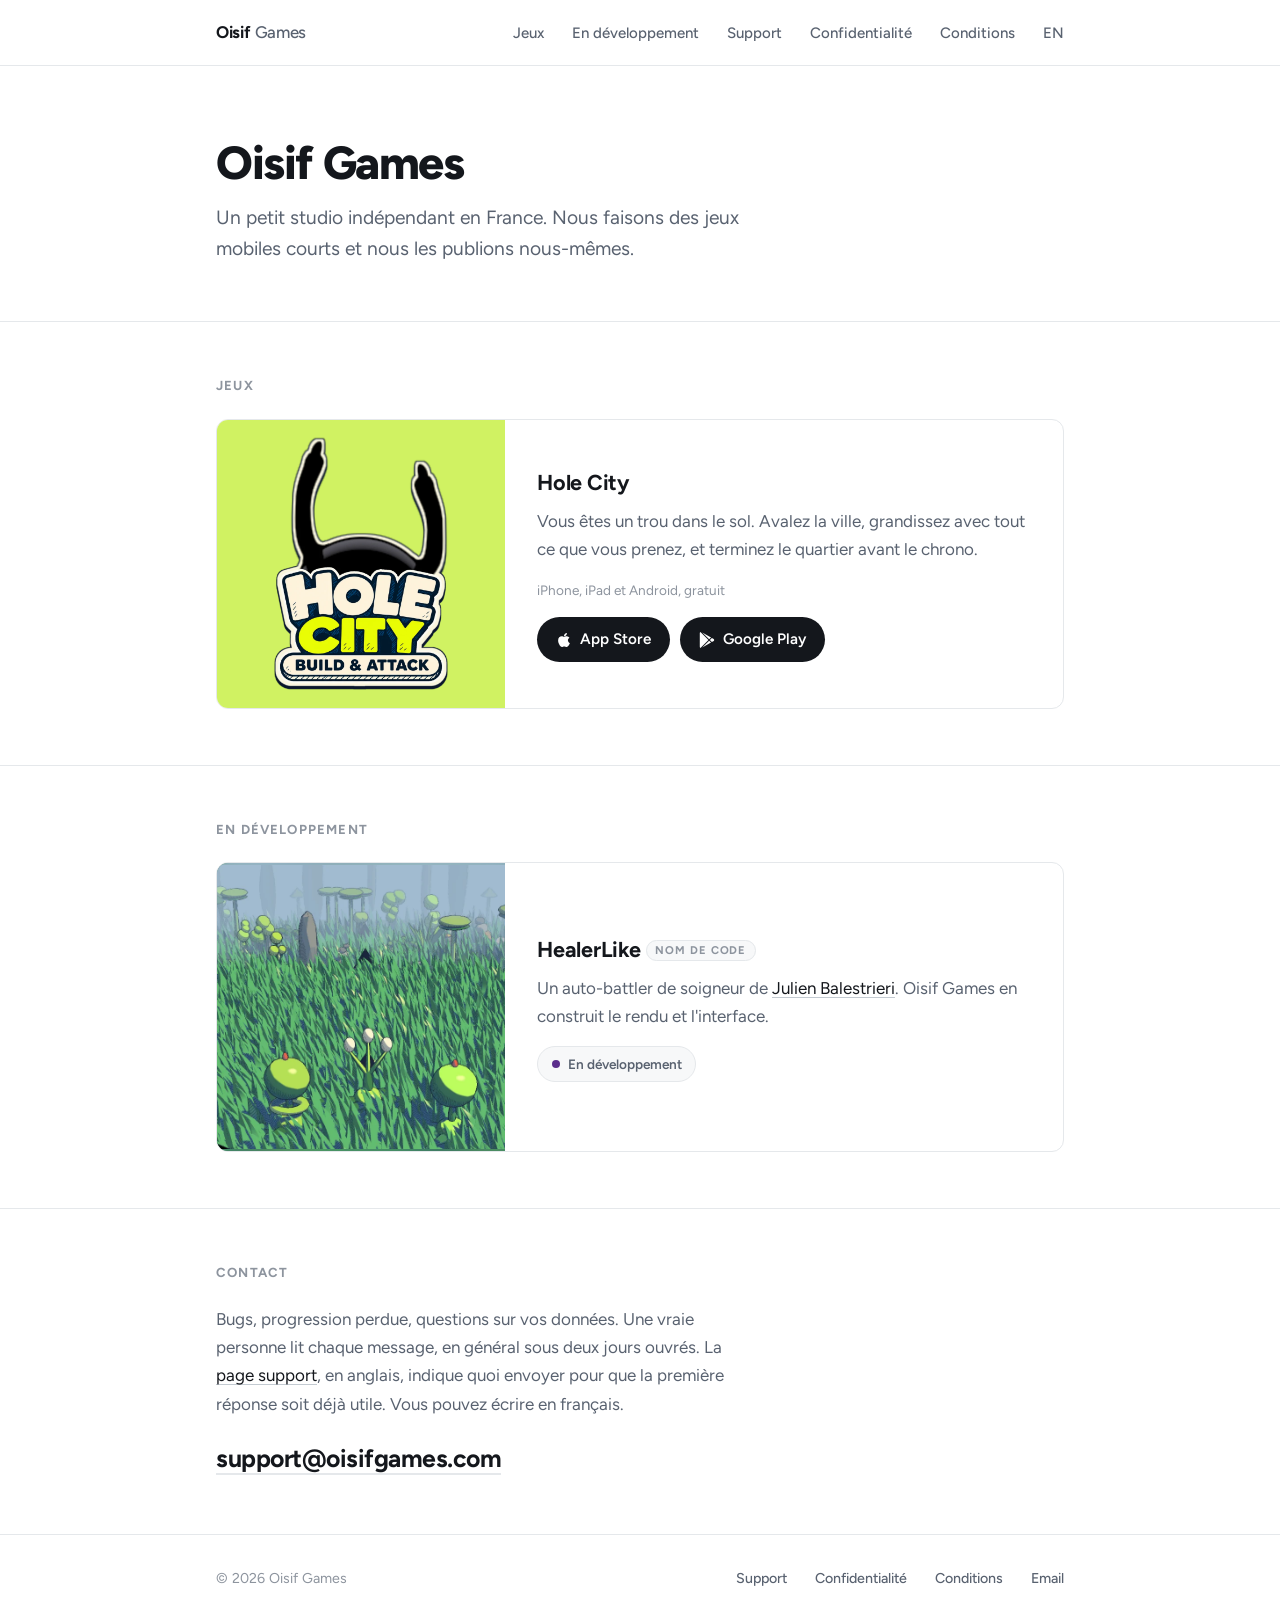
==== commit 3995508a: "Hole City card: the new splash logo on the splash lime From HoleCityLogo.png on the game's main (the" ====
--- a/fr/index.html
+++ b/fr/index.html
@@ -39,7 +39,7 @@
       "email": "support@oisifgames.com",
       "description": "Oisif Games est un petit studio indépendant en France qui fait des jeux mobiles.",
       "address": {"@type": "PostalAddress", "addressCountry": "FR"},
-      "sameAs": ["https://apps.apple.com/app/id6736468492", "https://play.google.com/store/apps/details?id=com.OisifGames.Hole"]
+      "sameAs": ["https://apps.apple.com/us/app/hole-city/id6736468492", "https://play.google.com/store/apps/details?id=com.OisifGames.Hole"]
     },
     {
       "@type": "WebPage",
@@ -86,8 +86,8 @@
       <div class="games">
 
         <article class="game">
-          <div class="game-art" style="--brand:#ecb219">
-            <img src="/assets/games/hole-city.webp" alt="Hole City" width="720" height="701">
+          <div class="game-art" style="--brand:#d0f262">
+            <img src="/assets/games/hole-city.webp" alt="Hole City" width="618" height="900">
           </div>
           <div class="game-body">
             <h3>Hole City</h3>
@@ -95,7 +95,7 @@
                que vous prenez, et terminez le quartier avant le chrono.</p>
             <p class="meta">iPhone, iPad et Android, gratuit</p>
             <div class="stores">
-              <a class="btn" href="https://apps.apple.com/fr/app/id6736468492">
+              <a class="btn" href="https://apps.apple.com/fr/app/hole-city/id6736468492">
                 <svg viewBox="0 0 384 512" aria-hidden="true"><path d="M318.7 268.7c-.2-36.7 16.4-64.4 50-84.8-18.8-26.9-47.2-41.7-84.7-44.6-35.5-2.8-74.3 20.7-88.5 20.7-15 0-49.4-19.7-76.4-19.7C63.3 141.2 4 184.8 4 273.5q0 39.3 14.4 81.2c12.8 36.7 59 126.7 107.2 125.2 25.2-.6 43-17.9 75.8-17.9 31.8 0 48.3 17.9 76.4 17.9 48.6-.7 90.4-82.5 102.6-119.3-65.2-30.7-61.7-90-61.7-91.9zm-56.6-164.2c27.3-32.4 24.8-61.9 24-72.5-24.1 1.4-52 16.4-67.9 34.9-17.5 19.8-27.8 44.3-25.6 71.9 26.1 2 49.9-11.4 69.5-34.3z"/></svg>
                 App Store
               </a>
